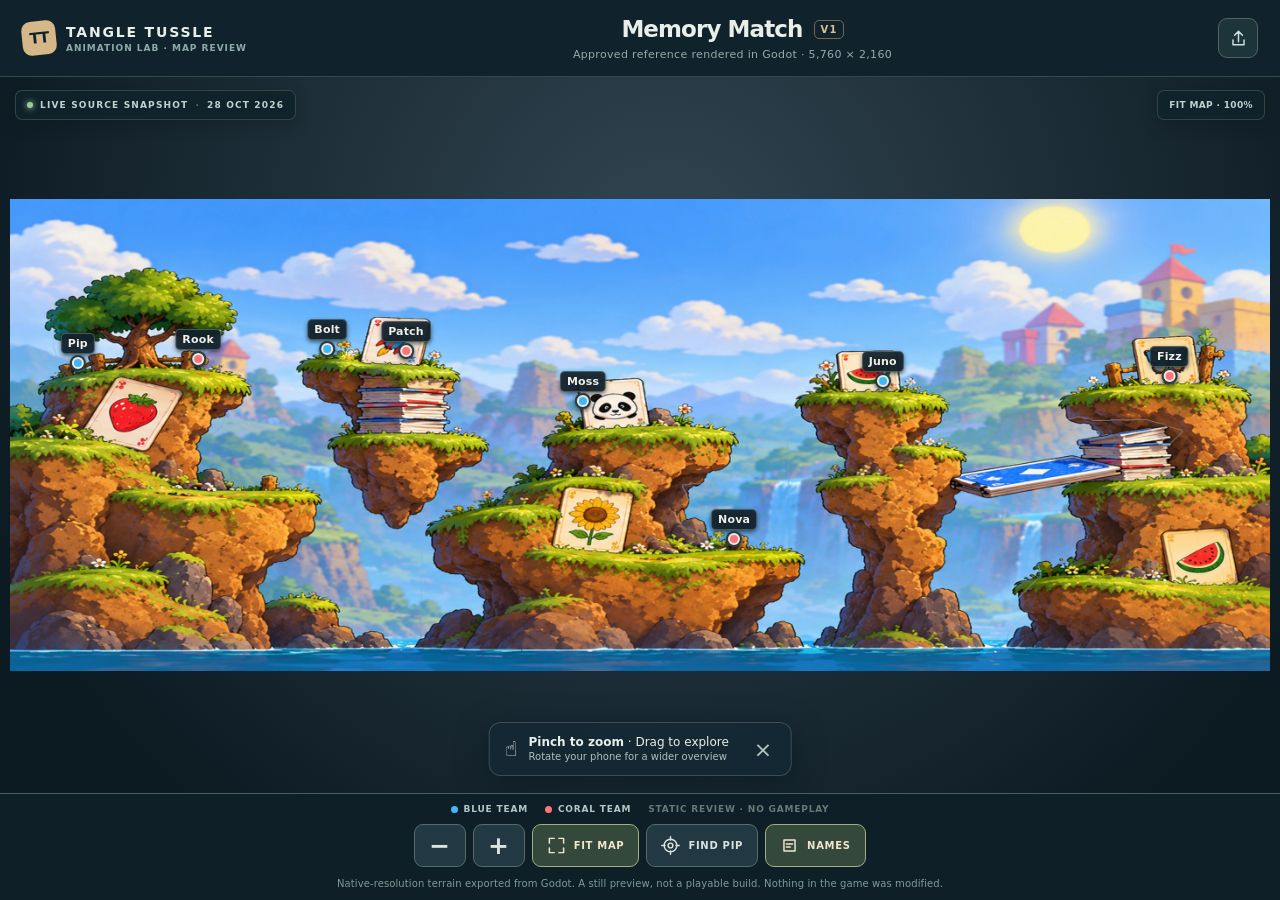
==== approved-reference-v3/index.html @ 2420b7a3 "Publish Godot rendered approved Memory Match art V3 map viewer" ====
<!doctype html>
<html lang="en">
<head>
  <meta charset="utf-8">
  <meta name="viewport" content="width=device-width, initial-scale=1, viewport-fit=cover, maximum-scale=1, user-scalable=no">
  <meta name="theme-color" content="#0e1c24">
  <meta name="robots" content="noindex,nofollow">
  <meta name="description" content="Tangle Tussle Memory Match | Approved Art V3, interactive mobile terrain design review">
  <title>Memory Match | Approved Art V3 | Tangle Tussle Map Viewer</title>
  <link rel="stylesheet" href="styles.css">
</head>
<body>
  <main class="shell">
    <header class="topbar">
      <div class="brand"><div class="mark" aria-hidden="true">TT</div><div class="brandcopy"><strong>TANGLE TUSSLE</strong><span>ANIMATION LAB · MAP REVIEW</span></div></div>
      <div class="pageheading"><h1>Memory Match <small>V1</small></h1><p>Approved reference rendered in Godot · 5,760 × 2,160</p></div>
      <button class="icon-btn share" id="share" title="Share viewer" aria-label="Share viewer"><svg viewBox="0 0 24 24"><path d="M12 16V3m0 0L7 8m5-5l5 5M5 14v6h14v-6"/></svg></button>
    </header>
    <section class="stage" id="stage" aria-label="Interactive Memory Match battlefield map, pinch to zoom and drag to pan">
      <div class="maplayer" id="maplayer"><img id="mapimg" src="assets/approved-reference-v3-map.webp" width="5760" height="2160" alt="Detailed Tangle Tussle Memory Match terrain, including rock spires, cliffs, bridges and caves" draggable="false"></div>
      <div id="props" class="itemlayer" aria-hidden="true"></div>
      <div id="pins" class="pinlayer"></div>
      <div class="stage-status"><span class="green-led"></span> LIVE SOURCE SNAPSHOT <span class="sep">·</span> 28 OCT 2026</div>
      <div class="readout" id="readout">FIT MAP <span>·</span> 100%</div>
      <div class="help-toast" id="helpToast"><span>☝</span><span><b>Pinch to zoom</b> · Drag to explore<br><small>Rotate your phone for a wider overview</small></span><button id="closeHelp" aria-label="Dismiss help">×</button></div>
      <div class="tooltip hidden" id="tooltip"></div>
    </section>
    <footer class="bottom">
      <div class="legend"><span><i class="dot blue"></i> BLUE TEAM</span><span><i class="dot red"></i> CORAL TEAM</span><span class="legend-muted">STATIC REVIEW · NO GAMEPLAY</span></div>
      <div class="toolbar">
        <button id="zoomOut" title="Zoom out" aria-label="Zoom out"><span class="symbol">−</span></button>
        <button id="zoomIn" title="Zoom in" aria-label="Zoom in"><span class="symbol">+</span></button>
        <button id="fit" class="active" title="Fit whole map"><svg viewBox="0 0 24 24"><path d="M3 9V3h6M15 3h6v6M21 15v6h-6M9 21H3v-6"/></svg><span>FIT MAP</span></button>
        <button id="findPip" title="Find Pip"><svg viewBox="0 0 24 24"><circle cx="12" cy="12" r="8"/><circle cx="12" cy="12" r="3"/><path d="M12 1v4m0 14v4M1 12h4m14 0h4"/></svg><span>FIND PIP</span></button>
        <button id="labels" class="active" title="Toggle fighter names"><svg viewBox="0 0 24 24"><path d="M5 5h14v14H5zM8 10h8M8 14h5"/></svg><span>NAMES</span></button>
      </div>
      <div class="details">Native-resolution terrain exported from Godot. A still preview, not a playable build. Nothing in the game was modified.</div>
    </footer>
  </main>
  <script src="viewer.js" defer></script>
</body>
</html>
---- approved-reference-v3/styles.css ----
:root{color-scheme:dark;font-family:Inter,system-ui,-apple-system,Segoe UI,Roboto,sans-serif;background:#0b171f;color:#e9eee9;font-synthesis:none}
*{box-sizing:border-box}body{margin:0;overscroll-behavior:none}.shell{height:100dvh;min-height:450px;display:flex;flex-direction:column;overflow:hidden}
button{font:inherit;cursor:pointer;-webkit-tap-highlight-color:transparent;touch-action:manipulation}.topbar{min-height:77px;padding:12px 22px;display:flex;gap:20px;align-items:center;background:#10232c;border-bottom:1px solid #33494a;flex:0 0 auto}
.brand{display:flex;gap:10px;align-items:center;min-width:220px}.mark{width:34px;height:34px;border-radius:9px;display:grid;place-items:center;color:#10232c;font-weight:1000;font-size:15px;background:#d6b888;letter-spacing:-1px;transform:rotate(-6deg)}
.brandcopy{display:flex;flex-direction:column;gap:3px}.brandcopy strong{font-size:14px;font-weight:900;letter-spacing:.13em}.brandcopy span{font-size:9px;font-weight:700;letter-spacing:.11em;color:#8eaaa9}
.pageheading{flex:1;text-align:center}.pageheading h1{font-size:23px;line-height:1.25;letter-spacing:-.04em;margin:0;font-weight:800}.pageheading small{font-size:10px;letter-spacing:.12em;color:#dac091;border:1px solid #74694e;border-radius:5px;padding:3px 5px;vertical-align:middle;margin-left:5px}.pageheading p{margin:4px 0 0;font-size:11px;color:#9aa9a8;letter-spacing:.03em}.icon-btn{height:40px;width:40px;border:1px solid #506362;border-radius:9px;background:#1e343b;color:#d0dcd7;display:grid;place-items:center}.icon-btn svg,.toolbar svg{height:19px;width:19px;fill:none;stroke:currentColor;stroke-width:1.85;stroke-linecap:round;stroke-linejoin:round}
.stage{flex:1;position:relative;min-height:80px;overflow:hidden;touch-action:none;user-select:none;background:radial-gradient(circle at 52% 25%,#324551,#0c1a22 85%);cursor:grab}.stage:active{cursor:grabbing}
.maplayer,.itemlayer,.pinlayer{position:absolute;inset:0;pointer-events:none}.maplayer{height:2160px;width:5760px;transform-origin:0 0;will-change:transform}.maplayer img{display:block;width:5760px;height:2160px;max-width:none;image-rendering:auto;-webkit-user-drag:none}
.itemlayer img{position:absolute;will-change:transform;pointer-events:none;max-width:none}
.pinlayer .pin{position:absolute;transform:translate(-50%,-100%);display:flex;flex-direction:column;align-items:center;gap:3px;pointer-events:auto;cursor:pointer;filter:drop-shadow(0 2px 2px #07151bad)}
.pin .pin-name{background:#15232de6;color:#f0efe7;border:1px solid #d9e2d544;border-radius:5px;padding:4px 6px;font-size:11px;font-weight:800;white-space:nowrap;letter-spacing:.015em}.pin .pin-name.is-hidden{display:none}
.pin .pin-circle{height:12px;width:12px;border-radius:50%;border:2px solid #f1e9db;box-shadow:0 0 0 2px #263b42}.pin.blue .pin-circle{background:#3db8fa}.pin.red .pin-circle{background:#ff737c}.pin.selected .pin-circle{box-shadow:0 0 0 4px #f8d193}
.stage-status,.readout{position:absolute;z-index:3;pointer-events:none;top:13px;background:#10232be6;border:1px solid #e4e2c02c;box-shadow:0 5px 15px #08121a44;border-radius:7px;font-size:9px;font-weight:800;letter-spacing:.13em;padding:9px 11px;color:#c1d3ce}.stage-status{left:15px;display:flex;align-items:center;gap:7px}.green-led{height:6px;width:6px;background:#9ccc98;border-radius:50%;box-shadow:0 0 6px #b0e9ac}.sep{color:#58726c}.readout{right:15px;letter-spacing:.04em}.readout span{color:#acb7ac;padding:0 5px}
.help-toast{position:absolute;z-index:4;left:50%;bottom:17px;transform:translateX(-50%);background:#152934ed;color:#e8eee8;display:flex;align-items:center;gap:11px;padding:12px 12px 12px 15px;border-radius:12px;border:1px solid #6376747d;white-space:nowrap;box-shadow:0 8px 30px #0917229c;font-size:12px;pointer-events:auto}.help-toast>span:first-child{font-size:21px}.help-toast small{font-size:10px;color:#afc1be}.help-toast button{background:transparent;border:0;color:#b3c6be;font-size:22px;margin-left:8px}.help-toast.is-hidden{display:none}
.tooltip{position:absolute;z-index:5;pointer-events:none;background:#172a32eb;border:1px solid #879e9b55;border-radius:9px;padding:9px 12px;font-size:12px;font-weight:700;color:#f2eee5;transform:translate(-50%,-100%);white-space:nowrap;box-shadow:0 4px 16px #091723aa}.tooltip small{font-size:10px;font-weight:500;color:#adc4bf}.tooltip.hidden{display:none}
.bottom{background:#0e1f28;border-top:1px solid #47605c;flex:0 0 auto;padding:10px 16px max(9px,env(safe-area-inset-bottom));display:flex;align-items:center;flex-direction:column;gap:10px;box-shadow:0 -10px 40px #09182044}
.legend{display:flex;gap:17px;align-items:center;justify-content:center;font-size:9px;font-weight:800;color:#b4c9c5;letter-spacing:.09em}.legend>span{display:inline-flex;gap:6px;align-items:center}.dot{height:7px;width:7px;border-radius:50%}.dot.blue{background:#43b6fb}.dot.red{background:#ff747d}.legend-muted{opacity:.62}
.toolbar{display:flex;gap:7px;align-items:center;justify-content:center;width:100%}.toolbar button{border:1px solid #556c69;color:#d8e4de;background:#223842;height:43px;border-radius:9px;display:flex;gap:8px;align-items:center;justify-content:center;min-width:50px;padding:0 14px;font-size:10px;font-weight:800;letter-spacing:.07em}
.toolbar button.active{background:#34483b;border-color:#a4ad7e;color:#f1e6cc}.toolbar button:active{transform:scale(.97)}.toolbar .symbol{font-size:25px;line-height:1}
.details{text-align:center;color:#809b99;font-size:10px;line-height:1.4;letter-spacing:.01em}.legend-muted{color:#a5b0a6}
@media(max-width:650px){.topbar{min-height:64px;padding:9px 12px;gap:8px}.brand{min-width:0}.mark{height:30px;width:30px;border-radius:8px;font-size:13px}.brandcopy strong{font-size:10px}.brandcopy span{display:none}.pageheading h1{font-size:18px}.pageheading p{font-size:9px}.icon-btn{width:33px;height:33px}.stage-status{left:9px;top:9px;font-size:8px;padding:8px}.readout{right:9px;top:9px;font-size:9px;padding:8px}.bottom{padding:9px 7px max(10px,env(safe-area-inset-bottom));gap:9px}.toolbar{gap:5px}.toolbar button{height:43px;min-width:44px;padding:0 9px;font-size:9px;gap:4px}.toolbar svg{height:17px;width:17px}.legend{font-size:8px;gap:10px}.legend-muted{display:none}.details{font-size:9px;padding:0 4px}.help-toast{white-space:normal;min-width:min(315px,95%);font-size:11px;bottom:10px}.pin .pin-name{font-size:10px;padding:3px 5px}}
@media(max-height:520px){.topbar{min-height:49px;padding:4px 13px}.pageheading p{display:none}.bottom{padding-top:5px;padding-bottom:5px;gap:4px}.toolbar button{height:36px}.details{display:none}.legend{display:none}.help-toast{bottom:7px}}
@media(prefers-reduced-motion:reduce){*{scroll-behavior:auto!important;transition:none!important}}

/* Pin buttons must never show the browser's default square button chrome. */
.pinlayer .pin{appearance:none;border:0;background:transparent;padding:0;margin:0;color:inherit;line-height:1}
@media(max-width:440px){
 .toolbar button{flex:1;min-width:0;padding:0 5px;gap:4px}
 .toolbar button span:not(.symbol){font-size:8px}
 .brandcopy strong{font-size:9px;letter-spacing:.06em}
 .brand{gap:6px}
 .pageheading h1{font-size:16px}
 .pageheading p{font-size:8px;white-space:nowrap}
 .topbar{gap:5px;padding:7px}
 .stage-status{letter-spacing:.04em}
}

@media(max-width:650px){
  .brand{flex:0 0 auto;min-width:0}
  .brandcopy strong{max-width:90px;white-space:nowrap;overflow:hidden;text-overflow:ellipsis}
  .pageheading{flex:1 1 auto;min-width:0}
  .pageheading p{overflow:hidden;white-space:nowrap;text-overflow:ellipsis}
  .toolbar{width:100%;max-width:100%;gap:4px;min-width:0}
  .toolbar button{flex:1 1 0;min-width:0;max-width:none;padding:0 3px;gap:3px;white-space:nowrap;overflow:hidden}
  .toolbar button span:not(.symbol){font-size:8px;letter-spacing:0}
  .toolbar button svg{width:15px;min-width:13px}
  .topbar{overflow:hidden}
}
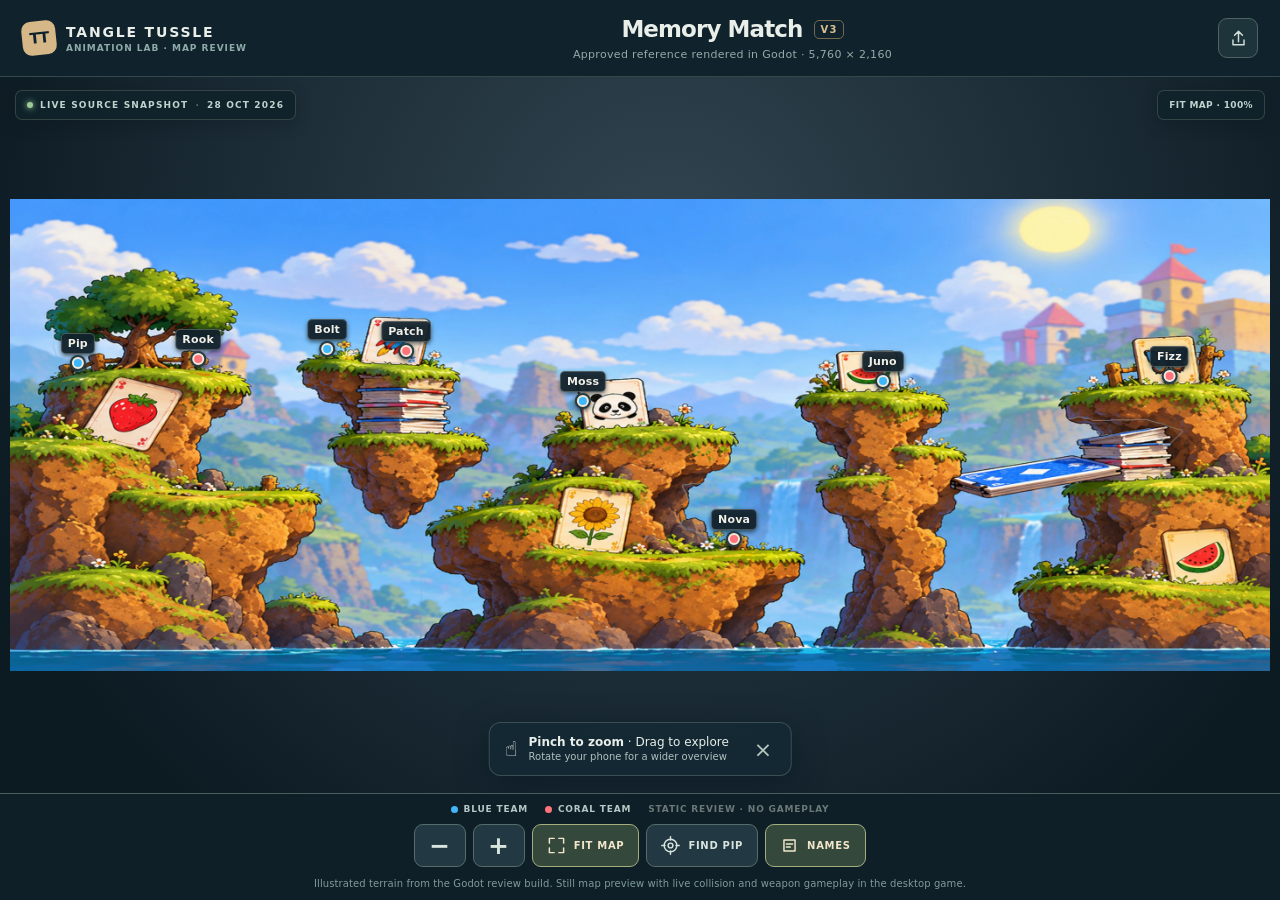
==== commit 127ac348: "Polish mobile layout and V3 reference identification" ====
--- a/approved-reference-v3/index.html
+++ b/approved-reference-v3/index.html
@@ -13,11 +13,11 @@
   <main class="shell">
     <header class="topbar">
       <div class="brand"><div class="mark" aria-hidden="true">TT</div><div class="brandcopy"><strong>TANGLE TUSSLE</strong><span>ANIMATION LAB · MAP REVIEW</span></div></div>
-      <div class="pageheading"><h1>Memory Match <small>V1</small></h1><p>Approved reference rendered in Godot · 5,760 × 2,160</p></div>
+      <div class="pageheading"><h1>Memory Match <small>V3</small></h1><p>Approved reference rendered in Godot · 5,760 × 2,160</p></div>
       <button class="icon-btn share" id="share" title="Share viewer" aria-label="Share viewer"><svg viewBox="0 0 24 24"><path d="M12 16V3m0 0L7 8m5-5l5 5M5 14v6h14v-6"/></svg></button>
     </header>
     <section class="stage" id="stage" aria-label="Interactive Memory Match battlefield map, pinch to zoom and drag to pan">
-      <div class="maplayer" id="maplayer"><img id="mapimg" src="assets/approved-reference-v3-map.webp" width="5760" height="2160" alt="Detailed Tangle Tussle Memory Match terrain, including rock spires, cliffs, bridges and caves" draggable="false"></div>
+      <div class="maplayer" id="maplayer"><img id="mapimg" src="assets/approved-reference-v3-map.webp" width="5760" height="2160" alt="Approved illustrated Memory Match battlefield reproduced in the real Godot terrain renderer" draggable="false"></div>
       <div id="props" class="itemlayer" aria-hidden="true"></div>
       <div id="pins" class="pinlayer"></div>
       <div class="stage-status"><span class="green-led"></span> LIVE SOURCE SNAPSHOT <span class="sep">·</span> 28 OCT 2026</div>
@@ -34,7 +34,7 @@
         <button id="findPip" title="Find Pip"><svg viewBox="0 0 24 24"><circle cx="12" cy="12" r="8"/><circle cx="12" cy="12" r="3"/><path d="M12 1v4m0 14v4M1 12h4m14 0h4"/></svg><span>FIND PIP</span></button>
         <button id="labels" class="active" title="Toggle fighter names"><svg viewBox="0 0 24 24"><path d="M5 5h14v14H5zM8 10h8M8 14h5"/></svg><span>NAMES</span></button>
       </div>
-      <div class="details">Native-resolution terrain exported from Godot. A still preview, not a playable build. Nothing in the game was modified.</div>
+      <div class="details">Illustrated terrain from the Godot review build. Still map preview with live collision and weapon gameplay in the desktop game.</div>
     </footer>
   </main>
   <script src="viewer.js" defer></script>
--- a/approved-reference-v3/styles.css
+++ b/approved-reference-v3/styles.css
@@ -46,3 +46,15 @@
   .toolbar button svg{width:15px;min-width:13px}
   .topbar{overflow:hidden}
 }
+
+@media(max-width:600px){
+ .bottom{padding:8px 5px max(8px,env(safe-area-inset-bottom))}
+ .toolbar{display:grid;grid-template-columns:0.72fr 0.72fr 1.16fr 1.18fr 0.98fr;gap:4px;width:100%;min-width:0}
+ .toolbar button{width:100%;min-width:0;height:42px;padding:0 1px;gap:2px;font-size:8px;flex:none}
+ .toolbar button svg{width:14px;height:14px;min-width:0}
+ .toolbar button span:not(.symbol){font-size:7.5px;letter-spacing:0}
+ .details{font-size:9px}
+ .legend{gap:8px}
+ .topbar{min-width:0}
+ .topbar .share{flex-shrink:0}
+}
